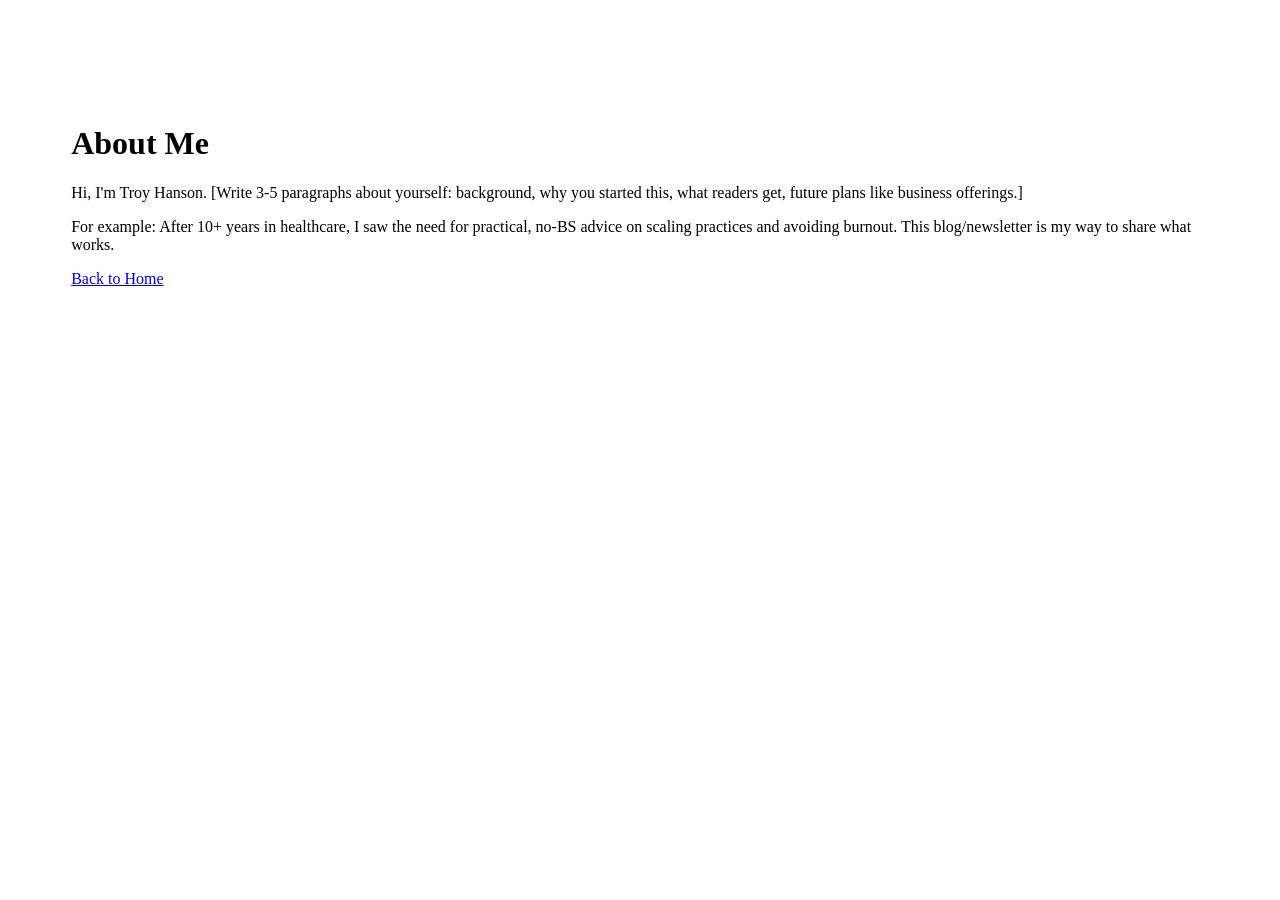
==== about.html @ f56ea239 "Add about.html with initial content structure" ====
<!DOCTYPE html>
<html lang="en">
<head>
  <meta charset="UTF-8">
  <meta name="viewport" content="width=device-width, initial-scale=1.0">
  <title>About | The Providers Playbook</title>
  <style>
    /* Copy the entire <style> block from index.html here so it looks the same */
    /* Paste the :root, body, a, header, etc. styles from your index.html */
  </style>
</head>
<body>
  <!-- Copy the <header> from index.html here for the nav bar -->

  <div class="container" style="padding: 6rem 5% 4rem;">
    <h1>About Me</h1>
    <p>Hi, I'm Troy Hanson. [Write 3-5 paragraphs about yourself: background, why you started this, what readers get, future plans like business offerings.]</p>
    <p>For example: After 10+ years in healthcare, I saw the need for practical, no-BS advice on scaling practices and avoiding burnout. This blog/newsletter is my way to share what works.</p>
    <a href="/" class="btn">Back to Home</a>
  </div>

  <!-- Copy the <footer> from index.html here -->
</body>
</html>
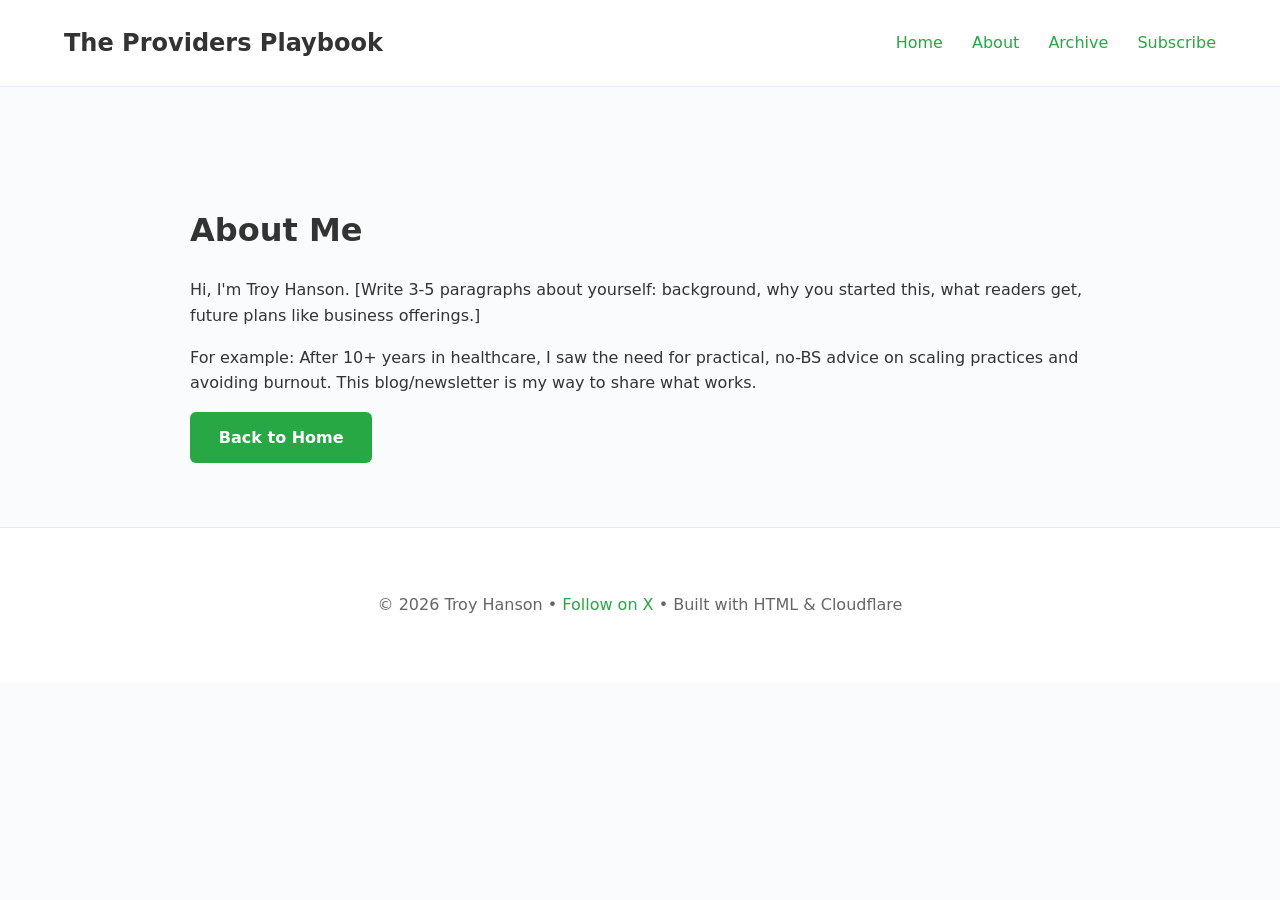
==== commit cd00675e: "Add styles and header/footer to about.html" ====
--- a/about.html
+++ b/about.html
@@ -5,12 +5,124 @@
   <meta name="viewport" content="width=device-width, initial-scale=1.0">
   <title>About | The Providers Playbook</title>
   <style>
-    /* Copy the entire <style> block from index.html here so it looks the same */
-    /* Paste the :root, body, a, header, etc. styles from your index.html */
+    :root {
+      --primary: #28a745;      /* Blue accent */
+      --text: #333;
+      --light-bg: #f9fbfd;
+      --border: #e0e7ff;
+    }
+    body {
+      margin: 0;
+      font-family: system-ui, -apple-system, BlinkMacOSystemFont, 'Segoe UI', Roboto, sans-serif;
+      line-height: 1.6;
+      color: var(--text);
+      background: var(--light-bg);
+    }
+    a { color: var(--primary); text-decoration: none; }
+    a:hover { text-decoration: underline; }
+
+    header {
+      background: white;
+      border-bottom: 1px solid var(--border);
+      padding: 1.5rem 5%;
+      position: sticky;
+      top: 0;
+      z-index: 10;
+    }
+    .nav {
+      max-width: 1200px;
+      margin: 0 auto;
+      display: flex;
+      justify-content: space-between;
+      align-items: center;
+    }
+    .logo { font-size: 1.5rem; font-weight: bold; }
+    nav a { margin-left: 1.5rem; font-weight: 500; }
+
+    .hero {
+      text-align: center;
+      padding: 6rem 5% 4rem;
+      background: linear-gradient(to bottom, white, var(--light-bg));
+    }
+    .hero h1 {
+      font-size: 3rem;
+      margin: 0 0 1rem;
+    }
+    .hero p {
+      font-size: 1.3rem;
+      max-width: 700px;
+      margin: 0 auto 2rem;
+      color: #555;
+    }
+    .btn {
+      display: inline-block;
+      background: var(--primary);
+      color: white;
+      padding: 0.8rem 1.8rem;
+      border-radius: 6px;
+      font-weight: bold;
+    }
+    .btn:hover { background: #0052a3; text-decoration: none; }
+
+    .container {
+      max-width: 900px;
+      margin: 0 auto;
+      padding: 0 5%;
+    }
+
+    .posts {
+      margin: 4rem 0;
+    }
+    .post-teaser {
+      background: white;
+      border: 1px solid var(--border);
+      border-radius: 8px;
+      padding: 2rem;
+      margin-bottom: 2rem;
+    }
+    .post-teaser h2 {
+      margin-top: 0;
+      font-size: 1.8rem;
+    }
+    .date { color: #777; font-size: 0.95rem; }
+
+    .newsletter {
+      background: white;
+      border: 1px solid var(--border);
+      border-radius: 8px;
+      padding: 3rem;
+      text-align: center;
+      margin: 4rem 0;
+    }
+    .newsletter h2 { margin-top: 0; }
+
+    footer {
+      text-align: center;
+      padding: 3rem 5%;
+      background: white;
+      border-top: 1px solid var(--border);
+      color: #666;
+    }
+
+    @media (max-width: 768px) {
+      .hero h1 { font-size: 2.4rem; }
+      .nav { flex-direction: column; gap: 1rem; }
+      nav a { margin: 0 1rem; }
+    }
   </style>
 </head>
 <body>
-  <!-- Copy the <header> from index.html here for the nav bar -->
+  <header>
+    <div class="nav">
+      <div class="logo">The Providers Playbook</div>
+      <nav>
+        <a href="/">Home</a>
+        <a href="/about.html">About</a>
+        <a href="/archive.html">Archive</a>
+        <a href="#newsletter">Subscribe</a>
+      </nav>
+    </div>
+  </header>
 
   <div class="container" style="padding: 6rem 5% 4rem;">
     <h1>About Me</h1>
@@ -18,7 +130,9 @@
     <p>For example: After 10+ years in healthcare, I saw the need for practical, no-BS advice on scaling practices and avoiding burnout. This blog/newsletter is my way to share what works.</p>
     <a href="/" class="btn">Back to Home</a>
   </div>
-
-  <!-- Copy the <footer> from index.html here -->
+  
+  <footer>
+    <p>&copy; 2026 Troy Hanson • <a href="https://x.com/ProvidersPlaybk">Follow on X</a> • Built with HTML & Cloudflare</p>
+  </footer>
 </body>
 </html>
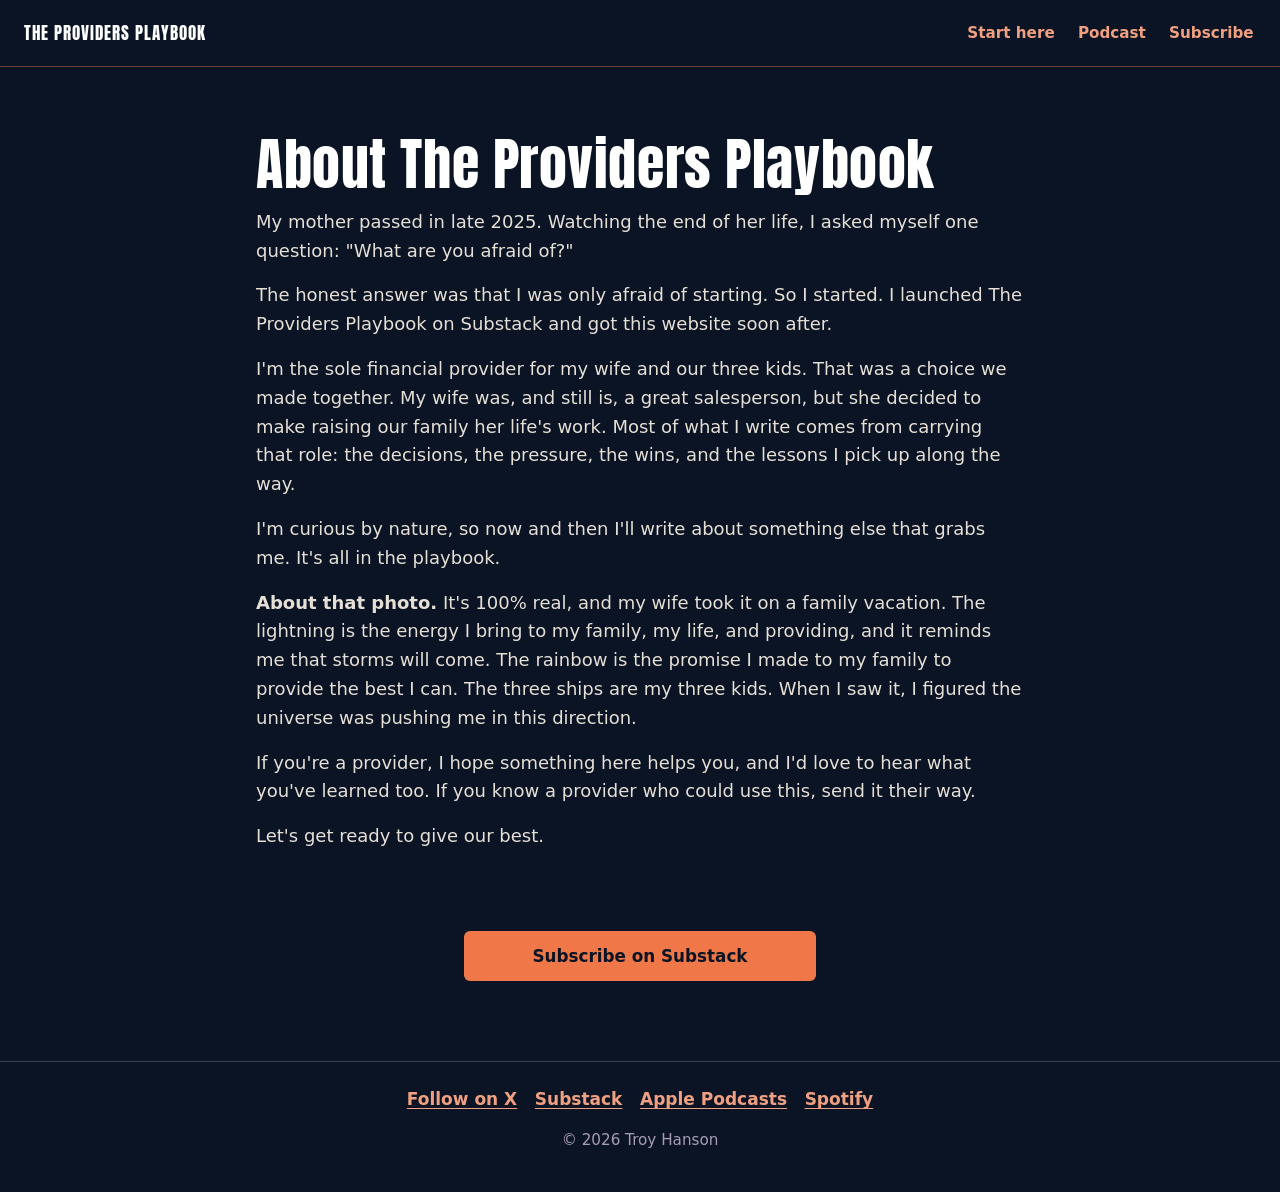
==== commit 3cbec80f: "Rebuild the About page in the site look with Troy's copy. Co-authored-by: trshanson <trshanson@users" ====
--- a/about.html
+++ b/about.html
@@ -2,137 +2,68 @@
 <html lang="en">
 <head>
   <meta charset="UTF-8">
-  <meta name="viewport" content="width=device-width, initial-scale=1.0">
-  <title>About | The Providers Playbook</title>
-  <style>
-    :root {
-      --primary: #28a745;      /* Blue accent */
-      --text: #333;
-      --light-bg: #f9fbfd;
-      --border: #e0e7ff;
-    }
-    body {
-      margin: 0;
-      font-family: system-ui, -apple-system, BlinkMacOSystemFont, 'Segoe UI', Roboto, sans-serif;
-      line-height: 1.6;
-      color: var(--text);
-      background: var(--light-bg);
-    }
-    a { color: var(--primary); text-decoration: none; }
-    a:hover { text-decoration: underline; }
-
-    header {
-      background: white;
-      border-bottom: 1px solid var(--border);
-      padding: 1.5rem 5%;
-      position: sticky;
-      top: 0;
-      z-index: 10;
-    }
-    .nav {
-      max-width: 1200px;
-      margin: 0 auto;
-      display: flex;
-      justify-content: space-between;
-      align-items: center;
-    }
-    .logo { font-size: 1.5rem; font-weight: bold; }
-    nav a { margin-left: 1.5rem; font-weight: 500; }
-
-    .hero {
-      text-align: center;
-      padding: 6rem 5% 4rem;
-      background: linear-gradient(to bottom, white, var(--light-bg));
-    }
-    .hero h1 {
-      font-size: 3rem;
-      margin: 0 0 1rem;
-    }
-    .hero p {
-      font-size: 1.3rem;
-      max-width: 700px;
-      margin: 0 auto 2rem;
-      color: #555;
-    }
-    .btn {
-      display: inline-block;
-      background: var(--primary);
-      color: white;
-      padding: 0.8rem 1.8rem;
-      border-radius: 6px;
-      font-weight: bold;
-    }
-    .btn:hover { background: #0052a3; text-decoration: none; }
-
-    .container {
-      max-width: 900px;
-      margin: 0 auto;
-      padding: 0 5%;
-    }
-
-    .posts {
-      margin: 4rem 0;
-    }
-    .post-teaser {
-      background: white;
-      border: 1px solid var(--border);
-      border-radius: 8px;
-      padding: 2rem;
-      margin-bottom: 2rem;
-    }
-    .post-teaser h2 {
-      margin-top: 0;
-      font-size: 1.8rem;
-    }
-    .date { color: #777; font-size: 0.95rem; }
-
-    .newsletter {
-      background: white;
-      border: 1px solid var(--border);
-      border-radius: 8px;
-      padding: 3rem;
-      text-align: center;
-      margin: 4rem 0;
-    }
-    .newsletter h2 { margin-top: 0; }
-
-    footer {
-      text-align: center;
-      padding: 3rem 5%;
-      background: white;
-      border-top: 1px solid var(--border);
-      color: #666;
-    }
-
-    @media (max-width: 768px) {
-      .hero h1 { font-size: 2.4rem; }
-      .nav { flex-direction: column; gap: 1rem; }
-      nav a { margin: 0 1rem; }
-    }
-  </style>
+  <meta name="viewport" content="width=device-width, initial-scale=1">
+  <title>About The Providers Playbook</title>
+  <meta name="description" content="Troy Hanson on starting The Providers Playbook, providing for his family, and the photo of lightning, a rainbow, and three ships.">
+  <link rel="canonical" href="https://theprovidersplaybook.com/about.html">
+  <meta property="og:type" content="website">
+  <meta property="og:site_name" content="The Providers Playbook">
+  <meta property="og:title" content="About The Providers Playbook">
+  <meta property="og:description" content="Troy Hanson on starting The Providers Playbook, providing for his family, and the photo of lightning, a rainbow, and three ships.">
+  <meta property="og:url" content="https://theprovidersplaybook.com/about.html">
+  <meta property="og:image" content="https://theprovidersplaybook.com/assets/og.jpg">
+  <meta property="og:image:type" content="image/jpeg">
+  <meta property="og:image:width" content="1200">
+  <meta property="og:image:height" content="630">
+  <meta property="og:image:alt" content="The Providers Playbook cover: lightning beside a rainbow over the ocean at sunset with three ships on the horizon">
+  <meta name="twitter:card" content="summary_large_image">
+  <meta name="twitter:title" content="About The Providers Playbook">
+  <meta name="twitter:description" content="Troy Hanson on starting The Providers Playbook, providing for his family, and the photo of lightning, a rainbow, and three ships.">
+  <meta name="twitter:image" content="https://theprovidersplaybook.com/assets/og.jpg">
+  <meta name="twitter:image:alt" content="The Providers Playbook cover: lightning beside a rainbow over the ocean at sunset with three ships on the horizon">
+  <meta name="theme-color" content="#0b1424">
+  <link rel="preload" href="assets/fonts/Anton-Regular.woff2" as="font" type="font/woff2" crossorigin>
+  <link rel="stylesheet" href="styles.css">
 </head>
 <body>
-  <header>
-    <div class="nav">
-      <div class="logo">The Providers Playbook</div>
-      <nav>
-        <a href="/">Home</a>
-        <a href="/about.html">About</a>
-        <a href="/archive.html">Archive</a>
-        <a href="#newsletter">Subscribe</a>
-      </nav>
-    </div>
+  <a class="skip" href="#content">Skip to content</a>
+
+  <header class="site-header">
+    <a class="wordmark" href="index.html">THE PROVIDERS PLAYBOOK</a>
+    <nav class="header-nav" aria-label="Main">
+      <a class="header-link" href="start-here.html">Start here</a>
+      <a class="header-link" href="podcast.html">Podcast</a>
+      <a class="header-link" href="https://theprovidersplaybook.substack.com/" rel="noopener" target="_blank">Subscribe</a>
+    </nav>
   </header>
 
-  <div class="container" style="padding: 6rem 5% 4rem;">
-    <h1>About Me</h1>
-    <p>Hi, I'm Troy Hanson. [Write 3-5 paragraphs about yourself: background, why you started this, what readers get, future plans like business offerings.]</p>
-    <p>For example: After 10+ years in healthcare, I saw the need for practical, no-BS advice on scaling practices and avoiding burnout. This blog/newsletter is my way to share what works.</p>
-    <a href="/" class="btn">Back to Home</a>
-  </div>
-  
-  <footer>
-    <p>&copy; 2026 Troy Hanson • <a href="https://x.com/ProvidersPlaybk">Follow on X</a> • Built with HTML & Cloudflare</p>
+  <main id="content">
+    <section class="page-intro who">
+      <div class="wrap">
+        <h1>About The Providers Playbook</h1>
+        <p>My mother passed in late 2025. Watching the end of her life, I asked myself one question: "What are you afraid of?"</p>
+        <p>The honest answer was that I was only afraid of starting. So I started. I launched The Providers Playbook on Substack and got this website soon after.</p>
+        <p>I'm the sole financial provider for my wife and our three kids. That was a choice we made together. My wife was, and still is, a great salesperson, but she decided to make raising our family her life's work. Most of what I write comes from carrying that role: the decisions, the pressure, the wins, and the lessons I pick up along the way.</p>
+        <p>I'm curious by nature, so now and then I'll write about something else that grabs me. It's all in the playbook.</p>
+        <p><strong>About that photo.</strong> It's 100% real, and my wife took it on a family vacation. The lightning is the energy I bring to my family, my life, and providing, and it reminds me that storms will come. The rainbow is the promise I made to my family to provide the best I can. The three ships are my three kids. When I saw it, I figured the universe was pushing me in this direction.</p>
+        <p>If you're a provider, I hope something here helps you, and I'd love to hear what you've learned too. If you know a provider who could use this, send it their way.</p>
+        <p>Let's get ready to give our best.</p>
+      </div>
+    </section>
+
+    <section class="closing" aria-label="Subscribe">
+      <a class="btn btn-primary" href="https://theprovidersplaybook.substack.com/subscribe" rel="noopener" target="_blank">Subscribe on Substack</a>
+    </section>
+  </main>
+
+  <footer class="site-footer">
+    <ul class="footer-links">
+      <li><a href="https://x.com/ProvidersPlaybk" rel="noopener" target="_blank">Follow on X</a></li>
+      <li><a href="https://theprovidersplaybook.substack.com/" rel="noopener" target="_blank">Substack</a></li>
+      <li><a href="https://podcasts.apple.com/us/podcast/providers-playbook-podcast/id6813895208" rel="noopener" target="_blank">Apple Podcasts</a></li>
+      <li><a href="https://open.spotify.com/show/1TdtG5r4ATqvkwabUXPg75" rel="noopener" target="_blank">Spotify</a></li>
+    </ul>
+    <p class="copyright">&copy; 2026 Troy Hanson</p>
   </footer>
 </body>
 </html>
--- a/styles.css
+++ b/styles.css
@@ -0,0 +1,637 @@
+/* The Providers Playbook
+   Shared styles for the static site. Other pages can link this file.
+   Colors come from the cover photo: navy ocean, storm lavender, sunset coral. */
+
+/* Anton by Vernon Adams, SIL Open Font License 1.1. https://scripts.sil.org/OFL */
+@font-face {
+  font-family: "Anton";
+  src: url("assets/fonts/Anton-Regular.woff2") format("woff2"),
+       url("assets/fonts/Anton-Regular.ttf") format("truetype");
+  font-weight: 400;
+  font-style: normal;
+  font-display: swap;
+}
+
+:root {
+  --bg: #0b1424;
+  --raised: #141c2e;
+  --ink: #ffffff;
+  --body: #e6dfd6;
+  --muted: #cfc6d4;
+  --soft: #a89bb8;
+  --link: #f0a080;
+  --coral: #f07848;
+  --coral-hover: #ff8d5c;
+  --coral-press: #e06a38;
+  --line: rgba(168, 155, 184, 0.32);
+  --focus: #ffb089;
+  --display: "Anton", Impact, sans-serif;
+  --sans: system-ui, -apple-system, BlinkMacSystemFont, "Segoe UI", Roboto, Helvetica, Arial, sans-serif;
+  --pad: 1.25rem;
+}
+
+*,
+*::before,
+*::after {
+  box-sizing: border-box;
+}
+
+html {
+  color-scheme: dark;
+  background: var(--bg);
+}
+
+body {
+  margin: 0;
+  background: var(--bg);
+  color: var(--body);
+  font-family: var(--sans);
+  font-size: 1.0625rem;
+  line-height: 1.6;
+  -webkit-font-smoothing: antialiased;
+}
+
+img {
+  max-width: 100%;
+  height: auto;
+  display: block;
+}
+
+h1,
+h2,
+.wordmark {
+  font-family: var(--display);
+  font-weight: 400;
+  font-synthesis: none;
+  color: var(--ink);
+  letter-spacing: 0.01em;
+}
+
+h1,
+h2,
+h3,
+p {
+  margin: 0;
+}
+
+a {
+  color: var(--link);
+}
+
+a:hover {
+  color: var(--coral-hover);
+}
+
+:focus-visible {
+  outline: 3px solid var(--focus);
+  outline-offset: 3px;
+}
+
+::selection {
+  background: var(--coral);
+  color: var(--bg);
+}
+
+.skip {
+  position: absolute;
+  left: var(--pad);
+  top: 0;
+  transform: translateY(-120%);
+  background: var(--ink);
+  color: var(--bg);
+  padding: 0.6rem 0.9rem;
+  font-weight: 700;
+  z-index: 5;
+}
+
+.skip:focus {
+  transform: none;
+}
+
+.site-header {
+  display: flex;
+  align-items: center;
+  justify-content: space-between;
+  gap: 1rem;
+  padding: 0.85rem var(--pad);
+  border-bottom: 1px solid rgba(240, 120, 72, 0.4);
+}
+
+.wordmark {
+  color: var(--ink);
+  text-decoration: none;
+  font-size: 0.95rem;
+  letter-spacing: 0.06em;
+  line-height: 1.1;
+  white-space: nowrap;
+}
+
+.wordmark:hover {
+  color: var(--ink);
+}
+
+.header-link {
+  color: var(--link);
+  font-weight: 700;
+  font-size: 0.95rem;
+  text-decoration: none;
+  padding: 0.45rem 0.15rem;
+  white-space: nowrap;
+}
+
+.header-link:hover {
+  text-decoration: underline;
+  text-underline-offset: 0.2em;
+}
+
+/* The cover photo is shown whole. Do not crop it, and do not lay text,
+   buttons, or a tint over it. The three ships sit on the horizon. */
+.hero {
+  display: block;
+}
+
+.hero-photo img {
+  width: 100%;
+  height: auto;
+  object-fit: contain;
+  object-position: center center;
+  background: var(--bg);
+}
+
+.hero-copy-inner {
+  width: min(100% - (var(--pad) * 2), 38rem);
+  margin: 1.6rem auto 2.4rem;
+}
+
+h1 {
+  font-size: clamp(2.55rem, 8vw, 4.5rem);
+  line-height: 0.94;
+  text-wrap: balance;
+}
+
+.lede {
+  margin-top: 1rem;
+  font-size: 1.125rem;
+  line-height: 1.45;
+  color: var(--body);
+  max-width: 36rem;
+}
+
+.cta {
+  margin-top: 1.4rem;
+  display: flex;
+  flex-direction: column;
+  align-items: stretch;
+  gap: 0.7rem;
+}
+
+.btn {
+  display: inline-flex;
+  align-items: center;
+  justify-content: center;
+  text-align: center;
+  text-decoration: none;
+  border-radius: 6px;
+  line-height: 1.2;
+  font-family: var(--sans);
+}
+
+.btn-primary {
+  background: var(--coral);
+  color: var(--bg);
+  font-weight: 800;
+  font-size: 1.05rem;
+  min-height: 3.15rem;
+  padding: 0.9rem 1.35rem;
+  width: 100%;
+}
+
+.btn-primary:hover {
+  background: var(--coral-hover);
+  color: var(--bg);
+}
+
+.btn-primary:active {
+  background: var(--coral-press);
+  color: var(--bg);
+}
+
+.btn-row {
+  display: flex;
+  flex-direction: column;
+  gap: 0.65rem;
+}
+
+.btn-secondary {
+  background: transparent;
+  color: var(--ink);
+  font-weight: 600;
+  font-size: 0.95rem;
+  min-height: 2.75rem;
+  padding: 0.65rem 0.95rem;
+  border: 1px solid var(--soft);
+  width: 100%;
+}
+
+.btn-secondary:hover {
+  border-color: var(--coral);
+  color: var(--ink);
+}
+
+.wrap {
+  width: min(100% - (var(--pad) * 2), 66rem);
+  margin-inline: auto;
+}
+
+.who {
+  padding: 3.5rem 0 1rem;
+}
+
+.who .wrap {
+  width: min(100% - (var(--pad) * 2), 40rem);
+}
+
+h2 {
+  font-size: clamp(2rem, 6vw, 2.85rem);
+  line-height: 0.98;
+  text-wrap: balance;
+}
+
+.who p {
+  margin-top: 1rem;
+  font-size: 1.125rem;
+}
+
+.text-link {
+  display: inline-block;
+  margin-top: 0.35rem;
+  font-weight: 700;
+  text-underline-offset: 0.18em;
+}
+
+.latest {
+  padding: 3.25rem 0 1rem;
+}
+
+.latest h2 {
+  margin-bottom: 1.35rem;
+}
+
+.cards {
+  display: grid;
+  gap: 1rem;
+}
+
+.card {
+  display: flex;
+  flex-direction: column;
+  min-height: 100%;
+  background: var(--raised);
+  color: var(--body);
+  text-decoration: none;
+  border: 1px solid var(--line);
+  border-top: 3px solid var(--coral);
+  border-radius: 10px;
+  padding: 1.35rem 1.25rem 1.25rem;
+}
+
+.card:hover {
+  border-color: rgba(240, 120, 72, 0.7);
+  border-top-color: var(--coral);
+  color: var(--body);
+}
+
+.kicker {
+  margin: 0;
+  color: var(--link);
+  font-size: 0.82rem;
+  font-weight: 700;
+  letter-spacing: 0.08em;
+  text-transform: uppercase;
+}
+
+.card h3 {
+  margin: 0.55rem 0 0.7rem;
+  color: var(--ink);
+  font-family: var(--sans);
+  font-size: 1.35rem;
+  font-weight: 700;
+  line-height: 1.25;
+  letter-spacing: 0;
+}
+
+.card p:last-of-type {
+  flex: 1;
+}
+
+.card-go {
+  margin-top: 1.15rem;
+  color: var(--link);
+  font-weight: 700;
+}
+
+.card .btn {
+  margin-top: 1.15rem;
+  align-self: flex-start;
+}
+
+.closing {
+  padding: 3.25rem var(--pad) 3.5rem;
+  text-align: center;
+}
+
+.closing .btn-primary {
+  width: min(100%, 22rem);
+}
+
+.site-footer {
+  padding: 1.5rem var(--pad) 2.5rem;
+  border-top: 1px solid var(--line);
+  color: var(--muted);
+  text-align: center;
+}
+
+.footer-links {
+  display: flex;
+  flex-wrap: wrap;
+  justify-content: center;
+  gap: 0.55rem 1.1rem;
+  list-style: none;
+  margin: 0;
+  padding: 0;
+}
+
+.footer-links a {
+  font-weight: 600;
+  text-underline-offset: 0.18em;
+}
+
+.copyright {
+  margin-top: 0.9rem;
+  color: var(--soft);
+  font-size: 0.95rem;
+}
+
+@media (max-width: 359px) {
+  .wordmark {
+    font-size: 0.78rem;
+    letter-spacing: 0.03em;
+  }
+}
+
+@media (min-width: 720px) {
+  .cards {
+    grid-template-columns: 1fr 1fr;
+    gap: 1.25rem;
+  }
+}
+
+@media (min-width: 900px) {
+  :root {
+    --pad: 1.5rem;
+  }
+
+  .wordmark {
+    font-size: 1.05rem;
+  }
+
+  .site-header {
+    padding-inline: 1.5rem;
+  }
+
+  .hero {
+    display: grid;
+    grid-template-columns: minmax(0, 1.05fr) minmax(0, 0.95fr);
+    align-items: stretch;
+  }
+
+  .hero-copy {
+    display: flex;
+    align-items: center;
+  }
+
+  .hero-copy-inner {
+    width: min(100% - 5rem, 36rem);
+    margin: 3rem auto;
+  }
+
+  h1 {
+    font-size: clamp(3.1rem, 4.4vw, 4.6rem);
+  }
+
+  .btn-primary,
+  .btn-secondary {
+    width: auto;
+  }
+
+  .btn-row {
+    flex-direction: row;
+    flex-wrap: wrap;
+  }
+
+  .who,
+  .latest {
+    padding-top: 5.5rem;
+  }
+
+  .closing {
+    padding-top: 4.5rem;
+    padding-bottom: 5rem;
+  }
+}
+
+/* Header links sit together. Start here reuses the home page look. */
+.site-header {
+  flex-wrap: wrap;
+}
+
+.header-nav {
+  display: flex;
+  align-items: center;
+  margin-left: auto;
+  gap: 0.85rem 1.15rem;
+}
+
+.header-link[aria-current="page"] {
+  color: var(--ink);
+  text-decoration: underline;
+  text-underline-offset: 0.2em;
+}
+
+.page-intro {
+  padding: 2.75rem 0 0.5rem;
+}
+
+.page-intro .wrap,
+.sayings .wrap,
+.best .wrap {
+  width: min(100% - (var(--pad) * 2), 48rem);
+}
+
+.sayings,
+.best {
+  padding: 3rem 0 0.5rem;
+}
+
+.sayings h2,
+.best h2 {
+  margin-bottom: 1.35rem;
+}
+
+.quotes,
+.post-list {
+  display: grid;
+  gap: 1rem;
+}
+
+.quote {
+  margin: 0;
+  background: var(--raised);
+  border: 1px solid var(--line);
+  border-top: 3px solid var(--coral);
+  border-radius: 10px;
+  padding: 1.75rem 1.4rem 1.45rem;
+}
+
+.quote p {
+  font-family: var(--display);
+  font-weight: 400;
+  font-synthesis: none;
+  color: var(--ink);
+  font-size: clamp(1.7rem, 4.4vw, 2.25rem);
+  line-height: 1.12;
+  letter-spacing: 0.01em;
+  text-wrap: balance;
+}
+
+.quote-note {
+  font-family: var(--sans);
+  font-weight: 400;
+  font-size: 1.05rem;
+  line-height: 1.5;
+  letter-spacing: 0;
+  color: var(--body);
+  margin-top: 1rem;
+}
+
+.quote-by {
+  display: block;
+  margin-top: 1.35rem;
+  color: var(--link);
+  font-family: var(--sans);
+  font-size: 0.82rem;
+  font-weight: 700;
+  letter-spacing: 0.08em;
+  text-transform: uppercase;
+}
+
+.closing-cta {
+  width: min(100%, 24rem);
+  margin-inline: auto;
+}
+
+.closing-cta .btn-row {
+  flex-direction: column;
+}
+
+.closing-cta .btn-primary,
+.closing-cta .btn-secondary {
+  width: 100%;
+}
+
+/* Podcast page. The show cover is shown whole. Do not cover the ships. */
+.listen {
+  padding: 0.5rem 0 0.5rem;
+}
+
+.listen .wrap {
+  width: min(100% - (var(--pad) * 2), 52rem);
+}
+
+.listen-layout {
+  display: grid;
+  gap: 1.25rem;
+  align-items: center;
+  justify-content: start;
+}
+
+.show-cover {
+  width: min(100%, 28rem);
+  height: auto;
+  background: var(--bg);
+}
+
+.listen-actions {
+  display: flex;
+  flex-direction: column;
+  gap: 0.7rem;
+  width: min(100%, 22rem);
+}
+
+.listen-actions .btn-primary {
+  width: 100%;
+}
+
+.callout-line {
+  margin: 0 auto 1rem;
+  max-width: 28rem;
+  font-size: 1.125rem;
+  line-height: 1.45;
+}
+
+@media (max-width: 719px) {
+  .header-nav {
+    width: 100%;
+    justify-content: space-between;
+    gap: 0.4rem 0.75rem;
+  }
+}
+
+@media (min-width: 800px) {
+  .listen-layout {
+    grid-template-columns: auto minmax(16rem, 22rem);
+    gap: 2.25rem;
+  }
+}
+
+@media (max-width: 420px) {
+  .wordmark {
+    font-size: 0.82rem;
+    letter-spacing: 0.04em;
+  }
+
+  .header-link {
+    font-size: 0.9rem;
+  }
+
+  .header-nav {
+    gap: 0.7rem;
+  }
+}
+
+@media (min-width: 800px) {
+  .quotes {
+    grid-template-columns: 1fr 1fr;
+    gap: 1.25rem;
+  }
+
+  .page-intro {
+    padding-top: 4.5rem;
+  }
+
+  .sayings,
+  .best {
+    padding-top: 4.25rem;
+  }
+}
+
+@media (prefers-reduced-motion: reduce) {
+  *,
+  *::before,
+  *::after {
+    animation-duration: 0.01ms !important;
+    animation-iteration-count: 1 !important;
+    transition-duration: 0.01ms !important;
+    scroll-behavior: auto !important;
+  }
+}
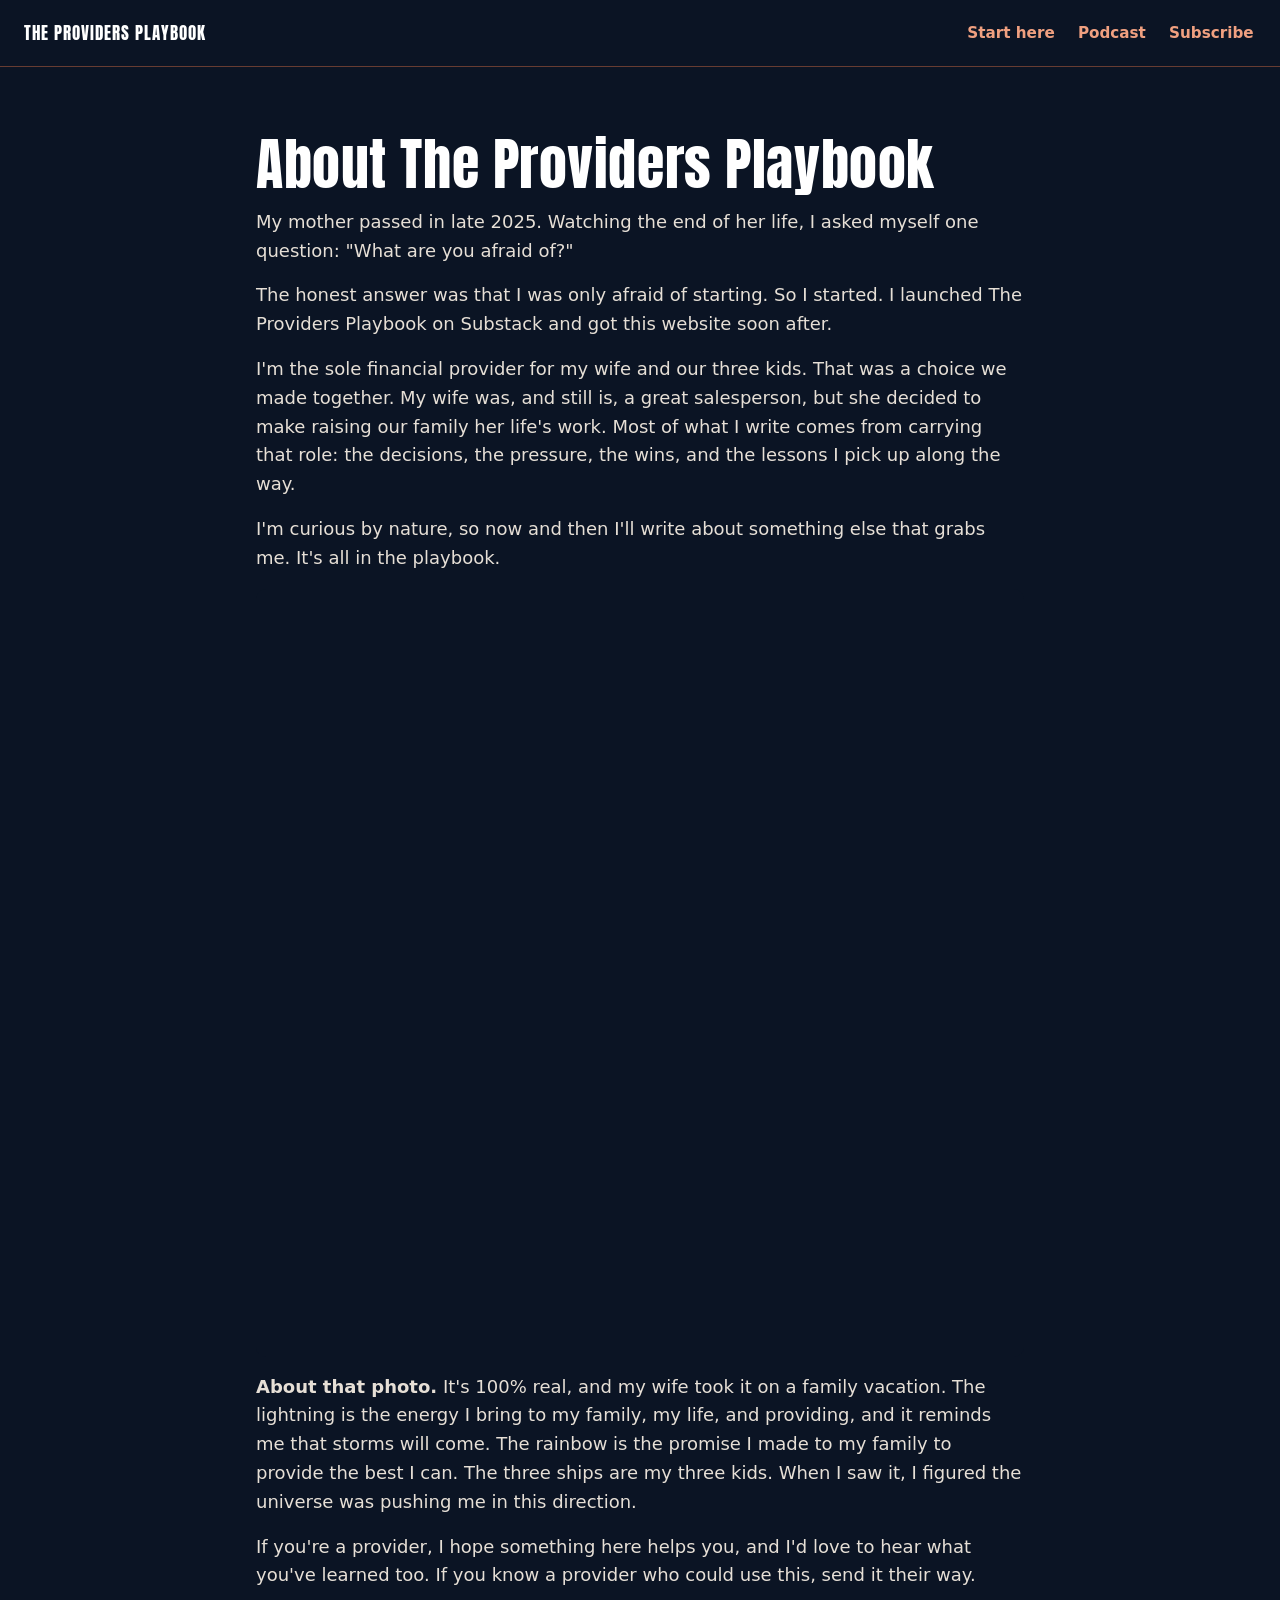
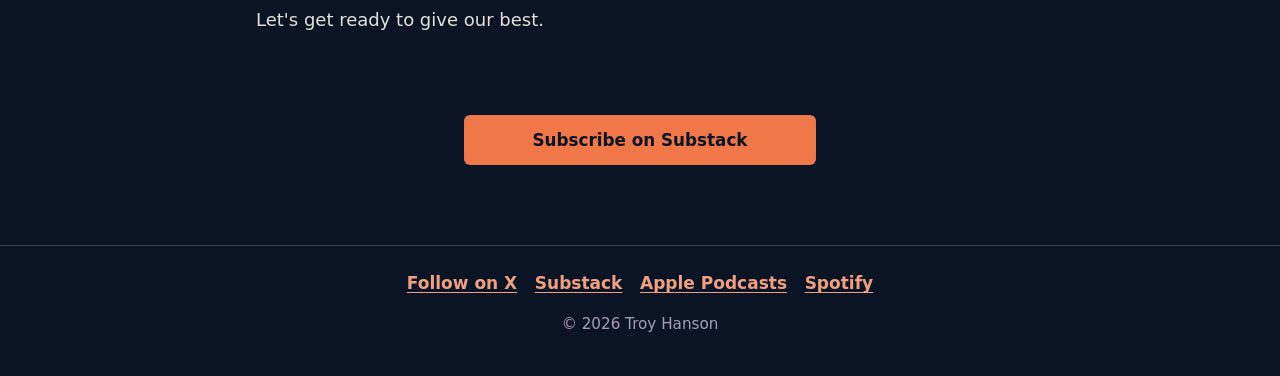
==== commit 808c17b5: "Add the cover photo above the About photo story. Show the same whole home-page photo, with the ships" ====
--- a/about.html
+++ b/about.html
@@ -45,6 +45,16 @@
         <p>The honest answer was that I was only afraid of starting. So I started. I launched The Providers Playbook on Substack and got this website soon after.</p>
         <p>I'm the sole financial provider for my wife and our three kids. That was a choice we made together. My wife was, and still is, a great salesperson, but she decided to make raising our family her life's work. Most of what I write comes from carrying that role: the decisions, the pressure, the wins, and the lessons I pick up along the way.</p>
         <p>I'm curious by nature, so now and then I'll write about something else that grabs me. It's all in the playbook.</p>
+        <img
+          class="about-photo"
+          src="assets/hero-1400.jpg"
+          srcset="assets/hero-750.jpg 750w, assets/hero-1400.jpg 1400w"
+          sizes="(max-width: 808px) calc(100vw - 2.5rem), 48rem"
+          width="1400"
+          height="1400"
+          alt="Lightning and a rainbow over three ships, taken by Troy's wife on a family vacation."
+          loading="lazy"
+          decoding="async">
         <p><strong>About that photo.</strong> It's 100% real, and my wife took it on a family vacation. The lightning is the energy I bring to my family, my life, and providing, and it reminds me that storms will come. The rainbow is the promise I made to my family to provide the best I can. The three ships are my three kids. When I saw it, I figured the universe was pushing me in this direction.</p>
         <p>If you're a provider, I hope something here helps you, and I'd love to hear what you've learned too. If you know a provider who could use this, send it their way.</p>
         <p>Let's get ready to give our best.</p>
--- a/styles.css
+++ b/styles.css
@@ -262,6 +262,17 @@
   font-size: 1.125rem;
 }
 
+/* About page cover. Shown whole. Do not crop it or cover the ships. */
+.about-photo {
+  width: 100%;
+  height: auto;
+  margin-top: 1rem;
+  object-fit: contain;
+  object-position: center center;
+  border-radius: 10px;
+  background: var(--bg);
+}
+
 .text-link {
   display: inline-block;
   margin-top: 0.35rem;
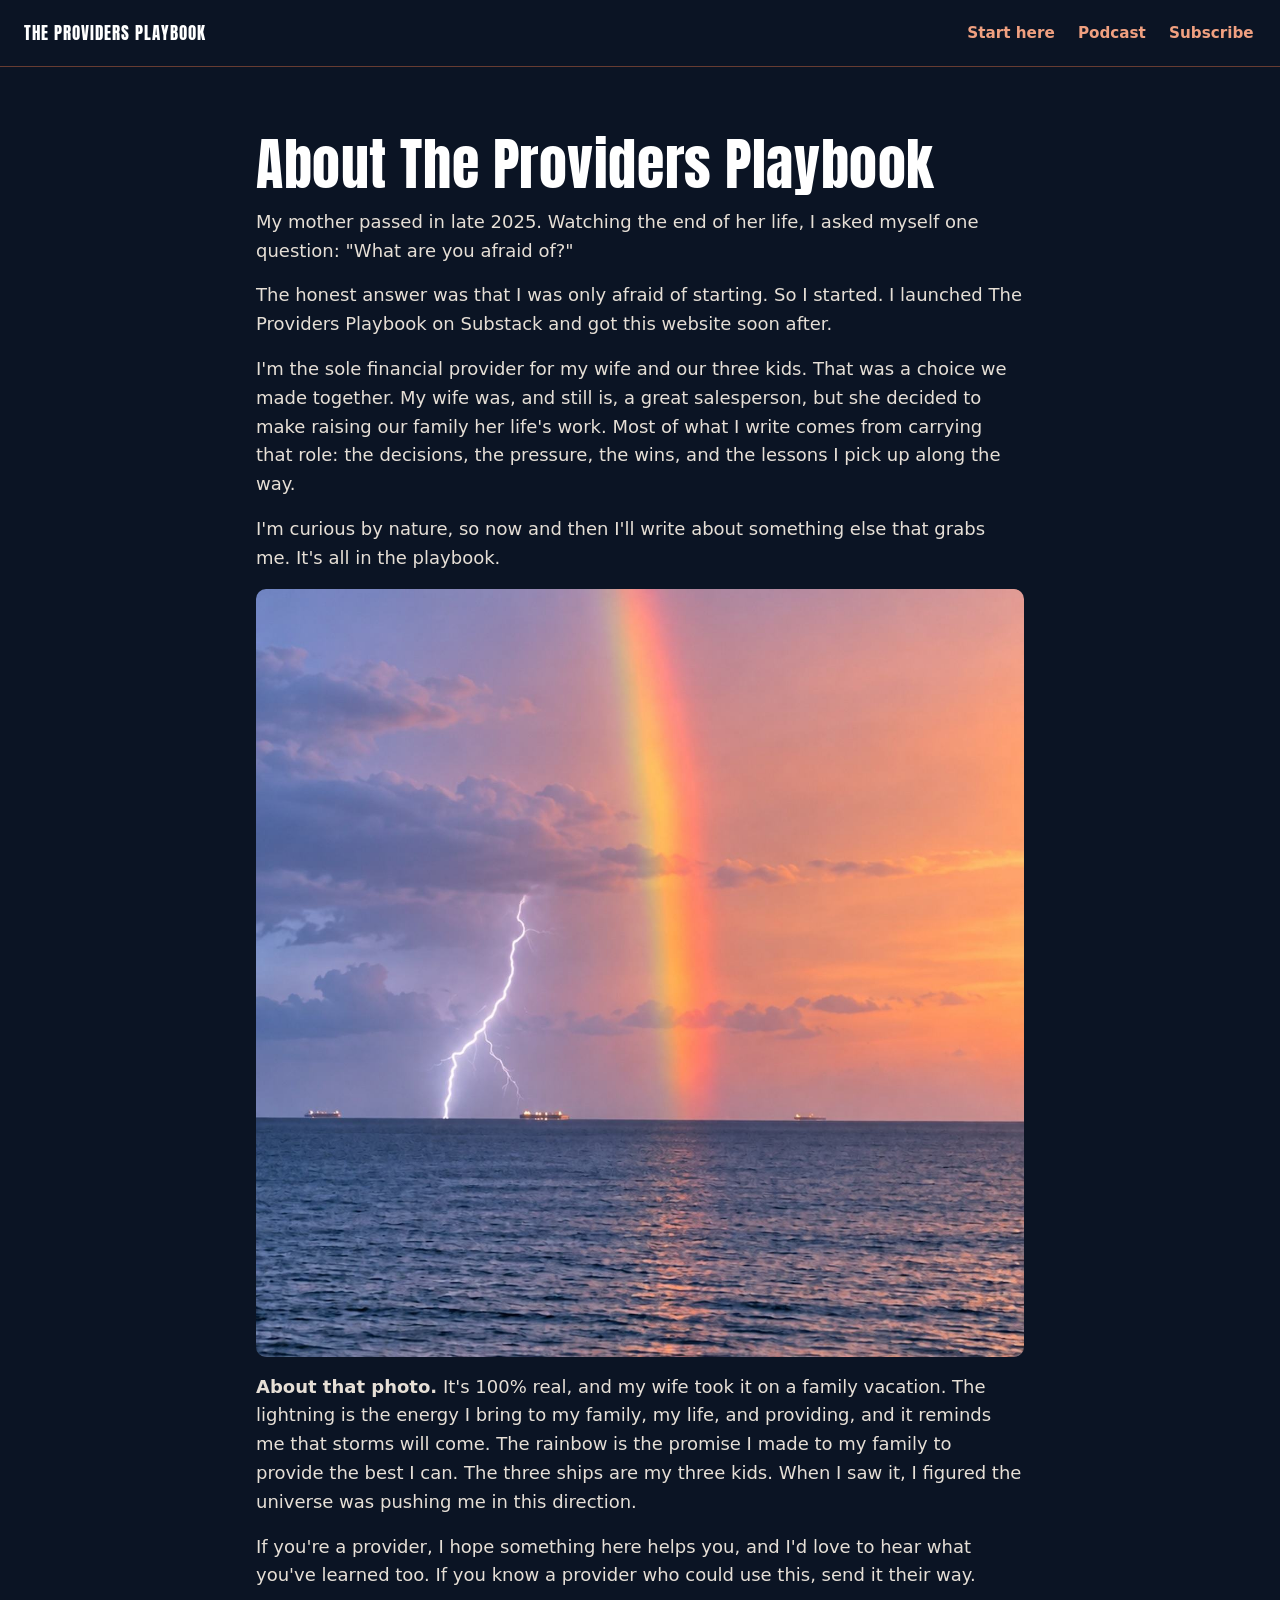
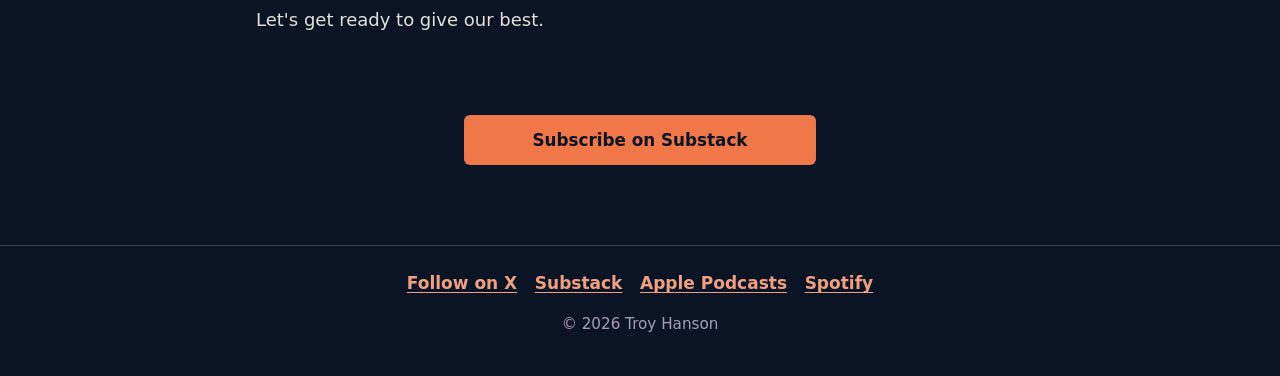
==== commit 43212cd5: "Show real episodes and send Subscribe to the signup page. The podcast page lists the three newest ep" ====
--- a/about.html
+++ b/about.html
@@ -33,7 +33,7 @@
     <nav class="header-nav" aria-label="Main">
       <a class="header-link" href="start-here.html">Start here</a>
       <a class="header-link" href="podcast.html">Podcast</a>
-      <a class="header-link" href="https://theprovidersplaybook.substack.com/" rel="noopener" target="_blank">Subscribe</a>
+      <a class="header-link" href="https://theprovidersplaybook.substack.com/subscribe?utm_source=website&amp;utm_medium=referral&amp;utm_campaign=nav-substack" rel="noopener" target="_blank">Subscribe</a>
     </nav>
   </header>
 
@@ -62,16 +62,16 @@
     </section>
 
     <section class="closing" aria-label="Subscribe">
-      <a class="btn btn-primary" href="https://theprovidersplaybook.substack.com/subscribe" rel="noopener" target="_blank">Subscribe on Substack</a>
+      <a class="btn btn-primary" href="https://theprovidersplaybook.substack.com/subscribe?utm_source=website&amp;utm_medium=referral&amp;utm_campaign=about-subscribe" rel="noopener" target="_blank">Subscribe on Substack</a>
     </section>
   </main>
 
   <footer class="site-footer">
     <ul class="footer-links">
       <li><a href="https://x.com/ProvidersPlaybk" rel="noopener" target="_blank">Follow on X</a></li>
-      <li><a href="https://theprovidersplaybook.substack.com/" rel="noopener" target="_blank">Substack</a></li>
-      <li><a href="https://podcasts.apple.com/us/podcast/providers-playbook-podcast/id6813895208" rel="noopener" target="_blank">Apple Podcasts</a></li>
-      <li><a href="https://open.spotify.com/show/1TdtG5r4ATqvkwabUXPg75" rel="noopener" target="_blank">Spotify</a></li>
+      <li><a href="https://theprovidersplaybook.substack.com/?utm_source=website&amp;utm_medium=referral&amp;utm_campaign=footer-substack" rel="noopener" target="_blank">Substack</a></li>
+      <li><a href="https://podcasts.apple.com/us/podcast/providers-playbook-podcast/id6813895208?utm_source=website&amp;utm_medium=referral&amp;utm_campaign=footer-apple" rel="noopener" target="_blank">Apple Podcasts</a></li>
+      <li><a href="https://open.spotify.com/show/1TdtG5r4ATqvkwabUXPg75?utm_source=website&amp;utm_medium=referral&amp;utm_campaign=footer-spotify" rel="noopener" target="_blank">Spotify</a></li>
     </ul>
     <p class="copyright">&copy; 2026 Troy Hanson</p>
   </footer>
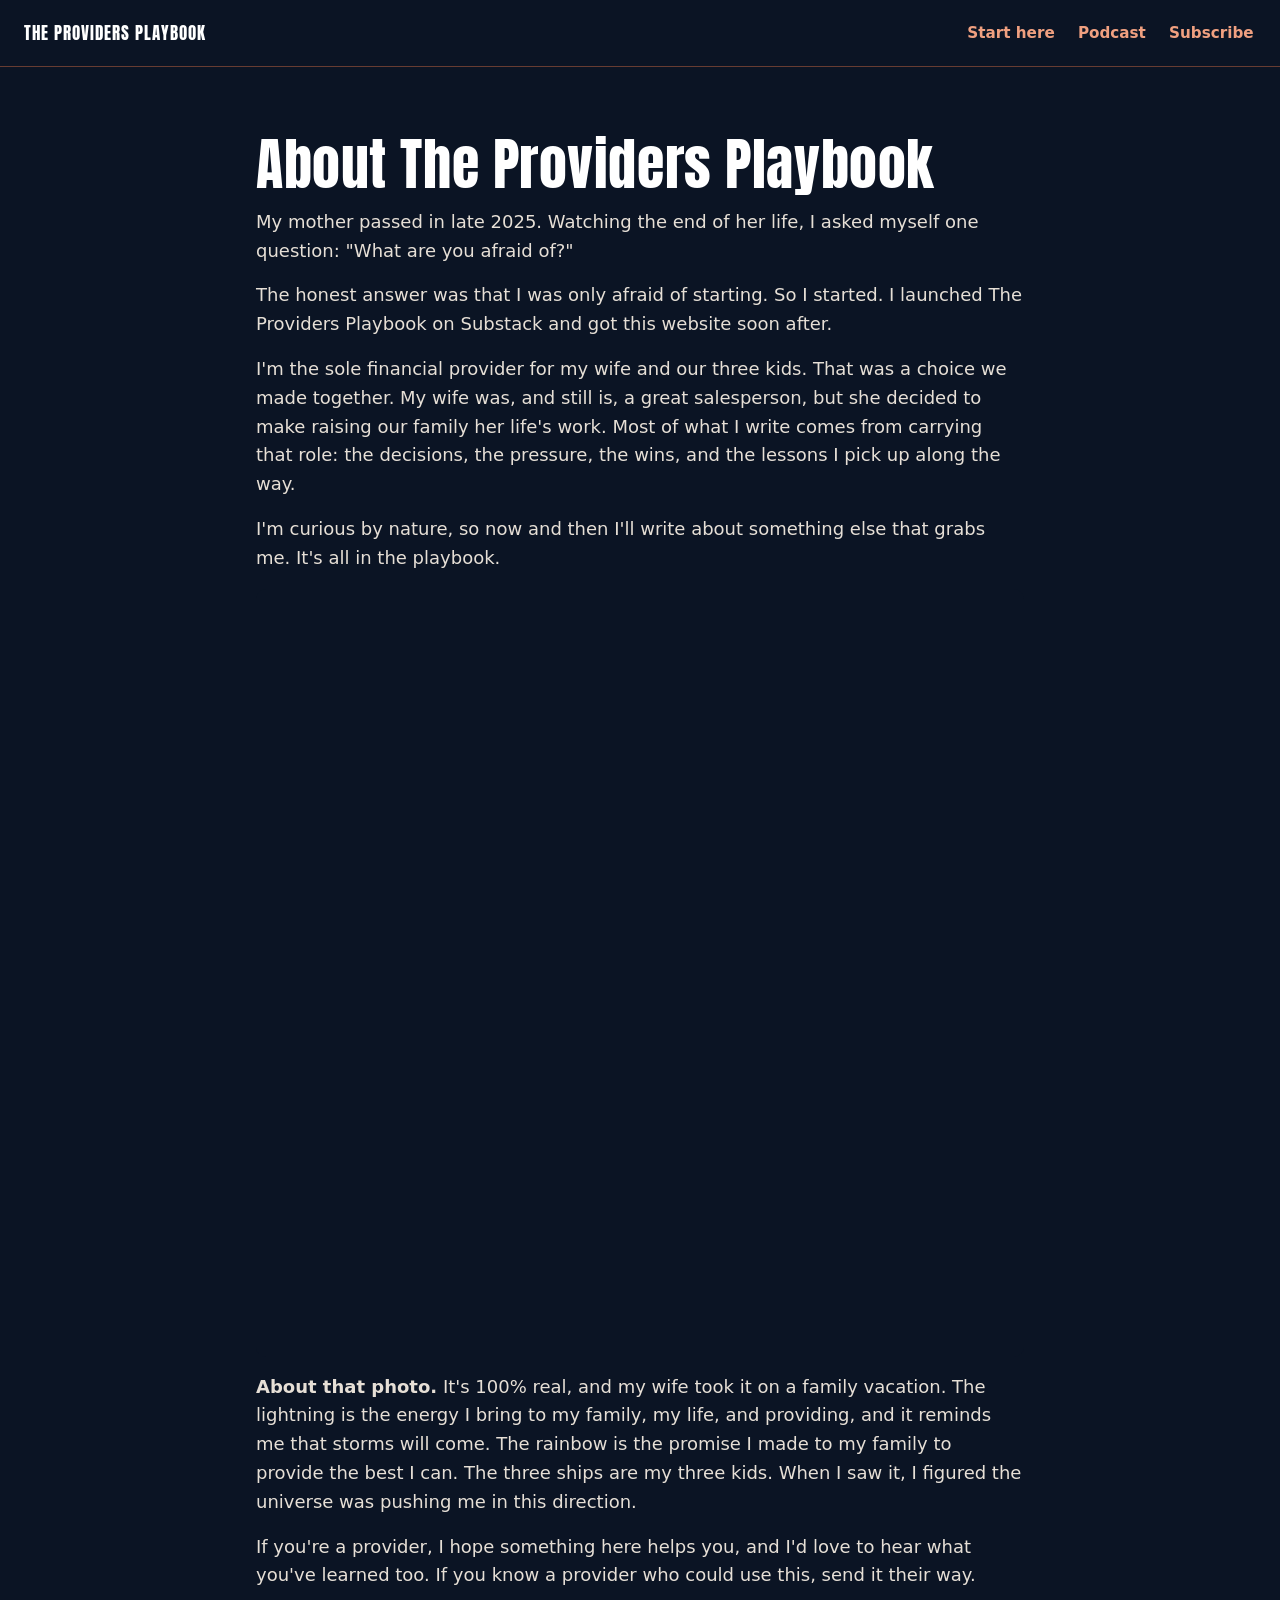
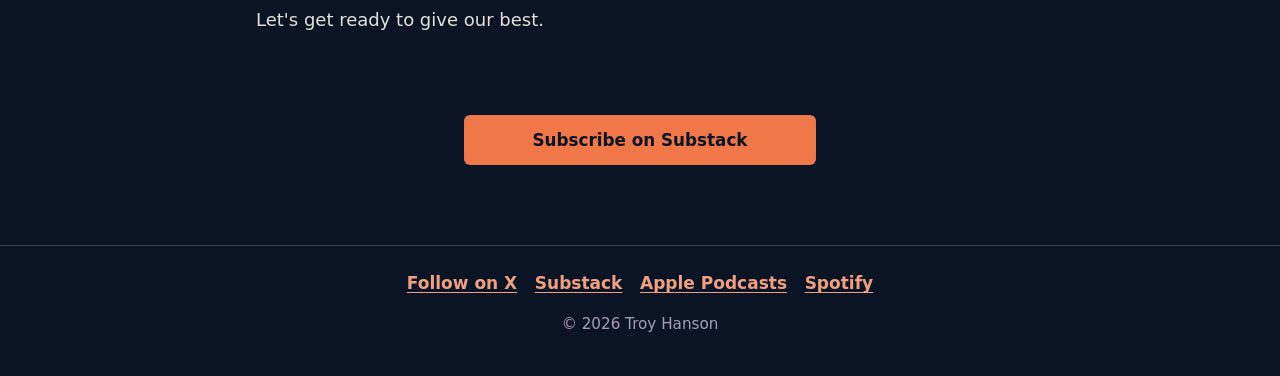
==== commit 32b7e715: "Add a coral lightning bolt favicon. Browsers get a navy-and-coral bolt instead of an empty tab icon," ====
--- a/about.html
+++ b/about.html
@@ -22,6 +22,10 @@
   <meta name="twitter:image" content="https://theprovidersplaybook.com/assets/og.jpg">
   <meta name="twitter:image:alt" content="The Providers Playbook cover: lightning beside a rainbow over the ocean at sunset with three ships on the horizon">
   <meta name="theme-color" content="#0b1424">
+  <link rel="icon" href="/favicon.svg" type="image/svg+xml">
+  <link rel="icon" href="/favicon.ico" sizes="32x32">
+  <link rel="apple-touch-icon" href="/apple-touch-icon.png">
+  <link rel="manifest" href="/site.webmanifest">
   <link rel="preload" href="assets/fonts/Anton-Regular.woff2" as="font" type="font/woff2" crossorigin>
   <link rel="stylesheet" href="styles.css">
 </head>
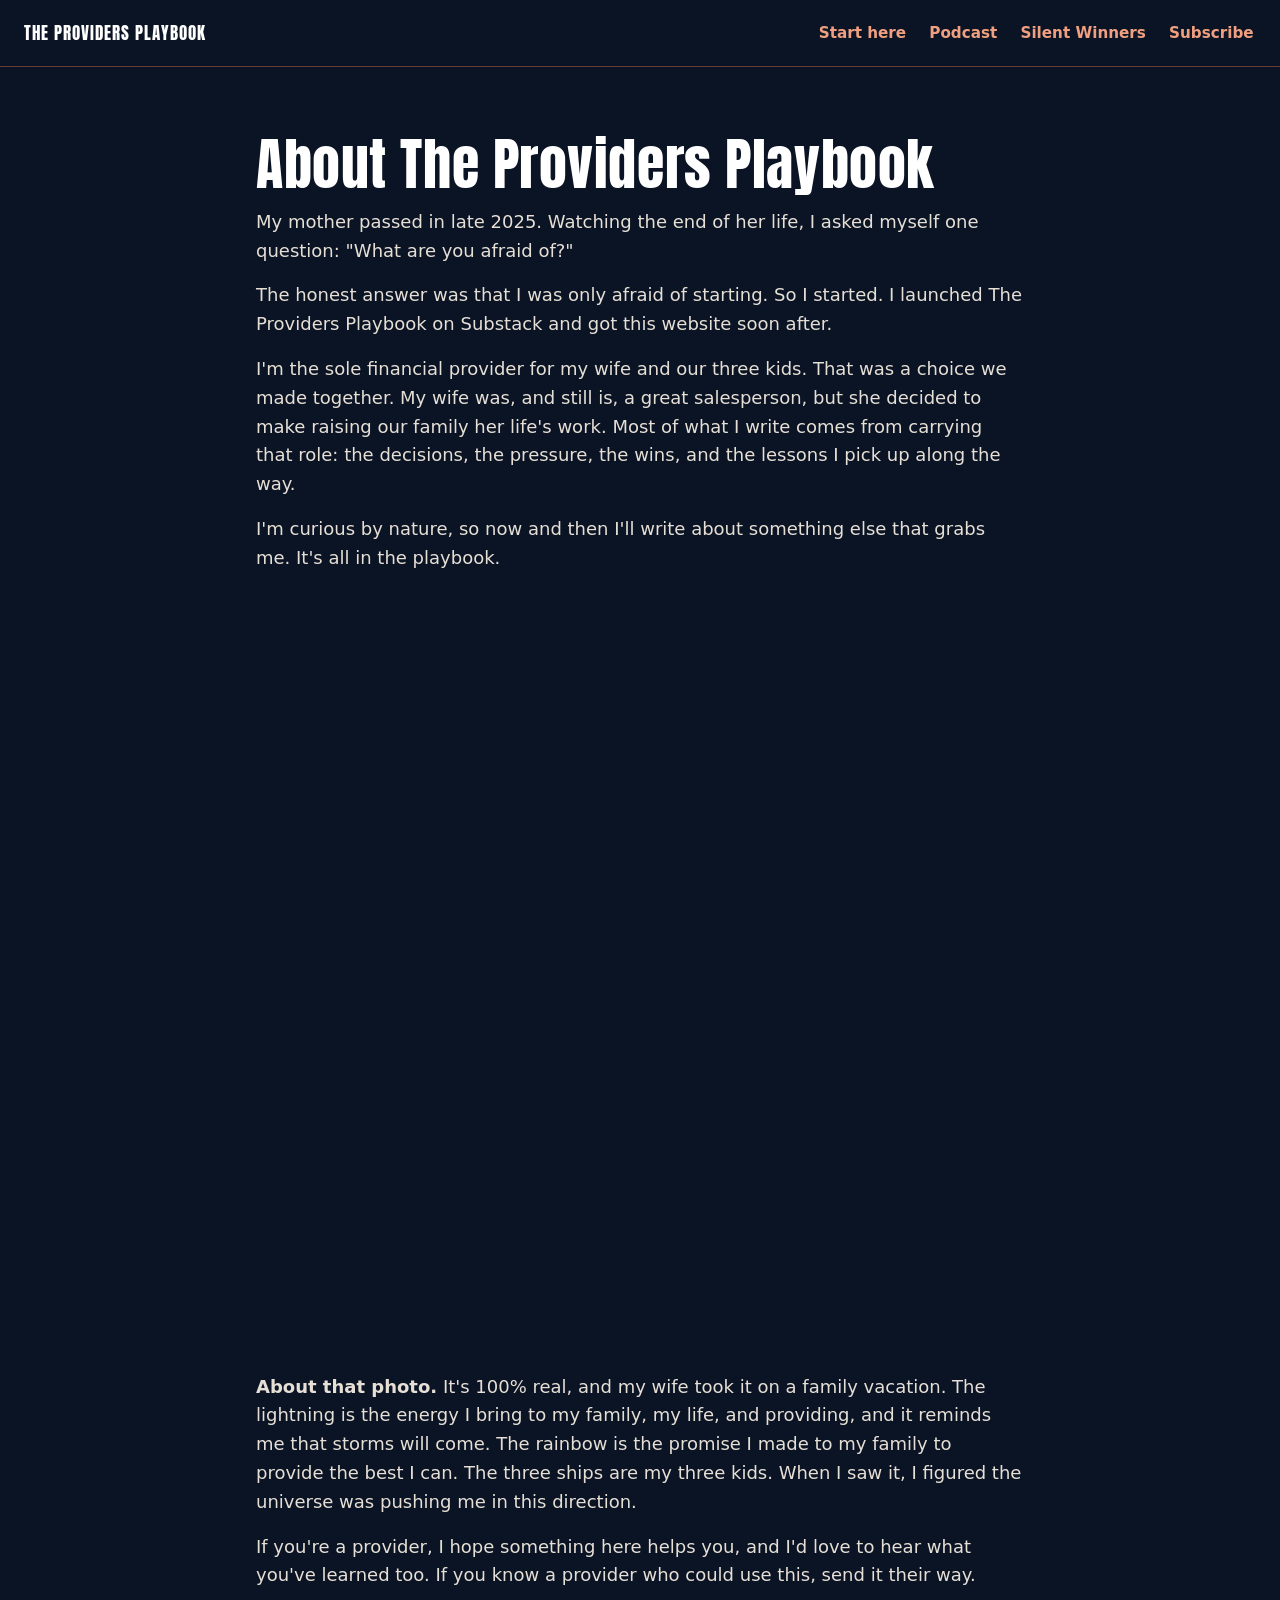
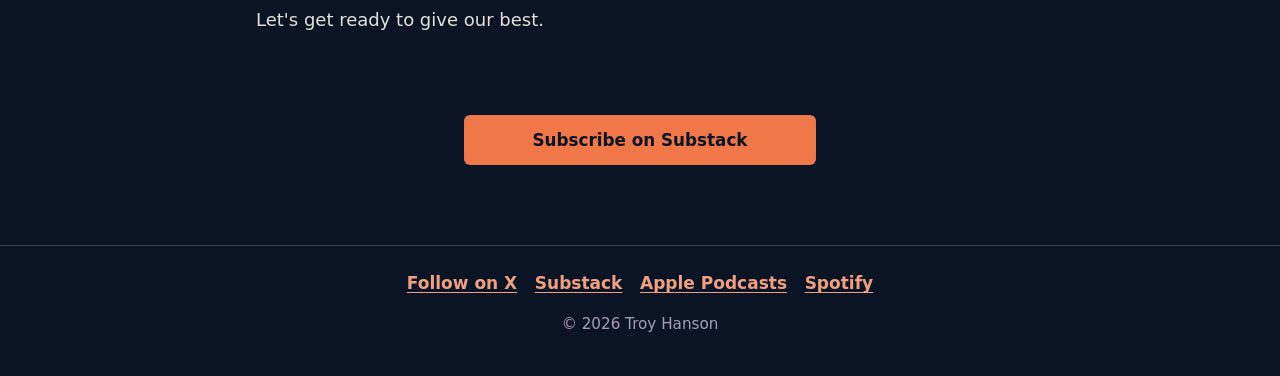
==== commit 9e58f5d9: "Add a Silent Winners preview. Coming-soon landing, a noindex sample profile, a home teaser, and a he" ====
--- a/about.html
+++ b/about.html
@@ -37,6 +37,7 @@
     <nav class="header-nav" aria-label="Main">
       <a class="header-link" href="start-here.html">Start here</a>
       <a class="header-link" href="podcast.html">Podcast</a>
+      <a class="header-link" href="silent-winners.html">Silent Winners</a>
       <a class="header-link" href="https://theprovidersplaybook.substack.com/subscribe?utm_source=website&amp;utm_medium=referral&amp;utm_campaign=nav-substack" rel="noopener" target="_blank">Subscribe</a>
     </nav>
   </header>
--- a/styles.css
+++ b/styles.css
@@ -612,11 +612,22 @@
   }
 
   .header-link {
-    font-size: 0.9rem;
+    font-size: 0.84rem;
   }
 
   .header-nav {
-    gap: 0.7rem;
+    gap: 0.4rem;
+  }
+}
+
+@media (max-width: 359px) {
+  .header-link {
+    font-size: 0.75rem;
+    padding-inline: 0;
+  }
+
+  .header-nav {
+    gap: 0.25rem;
   }
 }
 
@@ -626,6 +637,13 @@
     gap: 1.25rem;
   }
 
+  /* Five sayings: keep the last card the same size and center it. */
+  .quotes .quote:last-child:nth-child(odd) {
+    grid-column: 1 / -1;
+    justify-self: center;
+    width: calc(50% - 0.625rem);
+  }
+
   .page-intro {
     padding-top: 4.5rem;
   }
@@ -633,6 +651,206 @@
   .sayings,
   .best {
     padding-top: 4.25rem;
+  }
+}
+
+/* The Silent Winners. Coming-soon landing, sample profile, and home teaser. */
+.sw-how,
+.sw-soon,
+.sw-nominate,
+.sw-profile {
+  padding: 3rem 0 0.5rem;
+}
+
+.sw-how .wrap,
+.sw-nominate .wrap,
+.sw-profile .wrap {
+  width: min(100% - (var(--pad) * 2), 40rem);
+}
+
+.sw-soon .wrap {
+  width: min(100% - (var(--pad) * 2), 66rem);
+}
+
+.sw-how p,
+.sw-nominate p,
+.sw-profile > .wrap > p {
+  margin-top: 1rem;
+  font-size: 1.125rem;
+}
+
+.sw-how h2,
+.sw-soon h2,
+.sw-nominate h2,
+.sw-profile h2 {
+  margin-bottom: 0.35rem;
+}
+
+.sw-nominate .btn-primary {
+  width: min(100%, 22rem);
+  margin-top: 1.25rem;
+}
+
+.sw-start {
+  margin-top: 1.15rem;
+}
+
+.winner-grid {
+  display: grid;
+  gap: 1rem;
+  margin-top: 1.35rem;
+}
+
+.winner-slot {
+  min-height: 9.5rem;
+  border: 1px dashed rgba(168, 155, 184, 0.55);
+  border-radius: 10px;
+  display: flex;
+  align-items: center;
+  justify-content: center;
+  padding: 1.25rem;
+  color: var(--soft);
+  text-align: center;
+  background: transparent;
+}
+
+.winner-card {
+  display: block;
+  background: var(--raised);
+  border: 1px solid var(--line);
+  border-top: 3px solid var(--coral);
+  border-radius: 10px;
+  overflow: hidden;
+  color: var(--body);
+  text-decoration: none;
+}
+
+.winner-card a {
+  color: inherit;
+  text-decoration: none;
+}
+
+.winner-card h3 {
+  margin: 0.45rem 0 0.55rem;
+  color: var(--ink);
+  font-size: 1.35rem;
+  line-height: 1.25;
+}
+
+.winner-body {
+  padding: 1.15rem 1.2rem 1.25rem;
+}
+
+.winner-photo {
+  aspect-ratio: 16 / 9;
+  display: grid;
+  place-items: center;
+  border: 1px dashed rgba(168, 155, 184, 0.7);
+  border-radius: 10px;
+  background: var(--raised);
+  color: var(--soft);
+  font-weight: 700;
+  letter-spacing: 0.08em;
+  text-transform: uppercase;
+}
+
+.sw-profile .winner-photo {
+  margin-bottom: 1.35rem;
+}
+
+.sw-profile > .wrap > p.kicker {
+  margin-top: 0;
+  font-size: 0.82rem;
+}
+
+.sw-profile h1 {
+  font-size: clamp(2.4rem, 7vw, 3.6rem);
+  margin-top: 0.4rem;
+}
+
+.sw-profile > .wrap > p.winner-place,
+.sw-profile > .wrap > p.winner-years {
+  margin-top: 0.35rem;
+  color: var(--muted);
+  font-size: 1.05rem;
+}
+
+.sw-profile > .wrap > p.permission {
+  margin-top: 1.35rem;
+  color: var(--soft);
+  font-size: 0.95rem;
+}
+
+.sw-profile .quote {
+  margin-top: 1rem;
+}
+
+.lesson {
+  margin-top: 1.75rem;
+  background: var(--raised);
+  border: 1px solid var(--line);
+  border-top: 3px solid var(--coral);
+  border-radius: 10px;
+  padding: 1.35rem 1.25rem 1.3rem;
+}
+
+.lesson p {
+  margin-top: 0.85rem;
+}
+
+.permission {
+  margin-top: 1.25rem;
+  color: var(--soft);
+  font-size: 0.95rem;
+}
+
+.sample-banner {
+  margin: 0;
+  background: var(--coral);
+  color: var(--bg);
+  font-weight: 800;
+  text-align: center;
+  padding: 0.7rem var(--pad);
+  letter-spacing: 0.01em;
+}
+
+.winners-teaser {
+  padding: 3.25rem 0 1rem;
+}
+
+.winners-teaser h2 {
+  margin-bottom: 0.85rem;
+}
+
+.winners-teaser > .wrap > p {
+  font-size: 1.125rem;
+  max-width: 36rem;
+}
+
+.winners-teaser .btn-primary {
+  width: min(100%, 22rem);
+  margin-top: 1.25rem;
+}
+
+.winners-teaser .quote {
+  margin-top: 1.5rem;
+}
+
+@media (min-width: 800px) {
+  .winner-grid {
+    grid-template-columns: repeat(3, 1fr);
+    gap: 1.25rem;
+  }
+
+  .sw-how,
+  .sw-soon,
+  .sw-nominate,
+  .sw-profile {
+    padding-top: 4.25rem;
+  }
+
+  .winners-teaser {
+    padding-top: 5.5rem;
   }
 }
 
